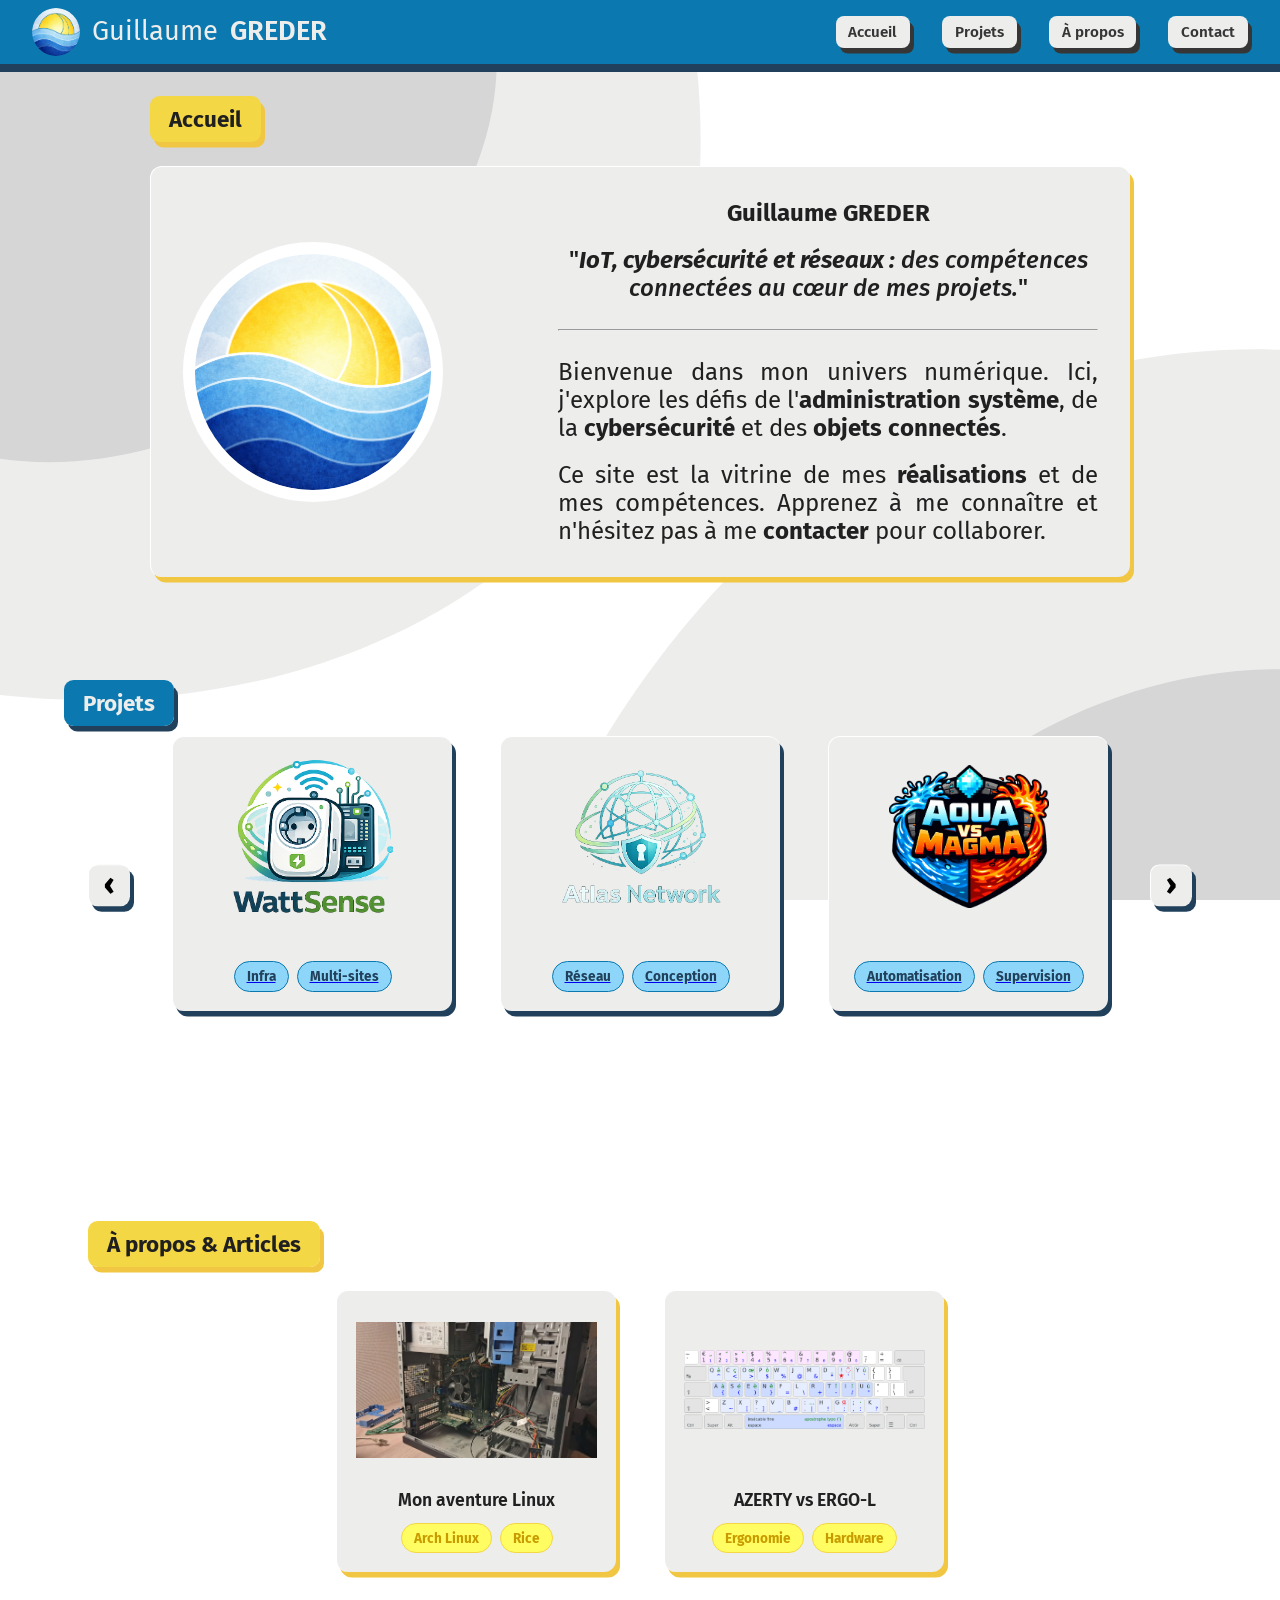
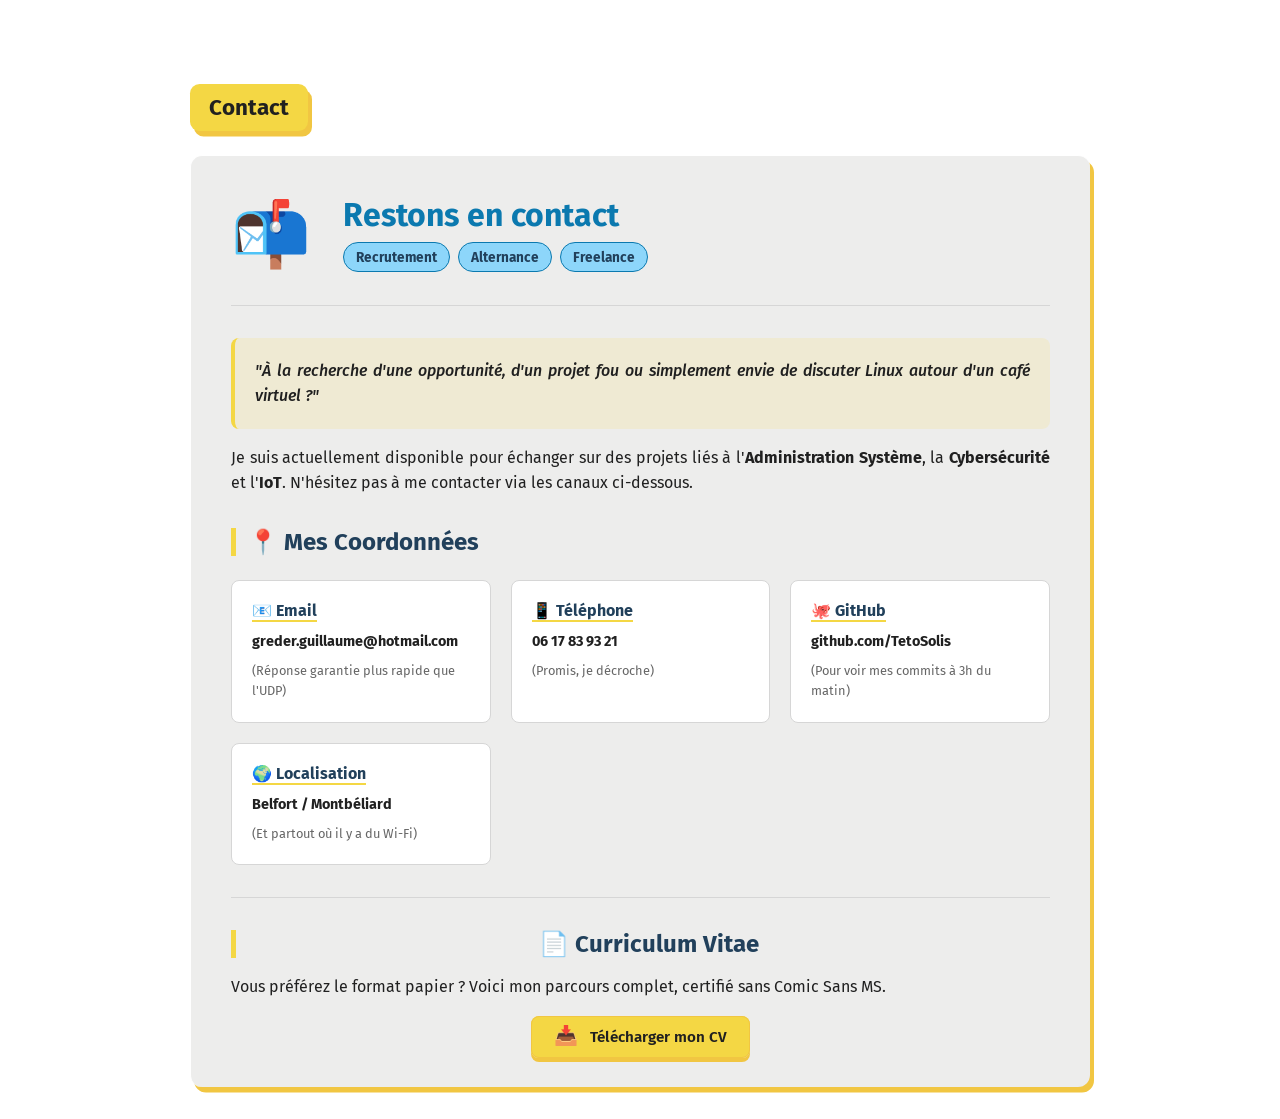
==== index.html @ 48c2ce19 "Update" ====
<!doctype html>
<html lang="fr">
<head>
  <meta charset="utf-8">
  <meta name="viewport" content="width=device-width, initial-scale=1">

  <title>Guillaume Greder — Portfolio</title>

  <link rel="icon" type="image/x-icon" href="assets/icons/favicon.ico">
  <link rel="stylesheet" href="styles/main.css">

  <link rel="preconnect" href="https://fonts.googleapis.com">
  <link rel="preconnect" href="https://fonts.gstatic.com" crossorigin>
  <link
    href="https://fonts.googleapis.com/css2?family=Fira+Sans:ital,wght@0,100;0,200;0,300;0,400;0,500;0,600;0,700;0,800;0,900;1,100;1,200;1,300;1,400;1,500;1,600;1,700;1,800;1,900&display=swap"
    rel="stylesheet">
</head>

<body>

  <svg preserveAspectRatio="xMidYMid slice" viewBox="10 10 80 80" aria-hidden="true">
    <defs>
      <style>
        @keyframes rotate {
          from { transform: rotate(0deg); }
          to   { transform: rotate(360deg); }
        }
        .out-top    { animation: rotate 120s linear infinite; transform-origin: 13px 25px; }
        .in-top     { animation: rotate  60s linear infinite; transform-origin: 13px 25px; }
        .out-bottom { animation: rotate 150s linear infinite; transform-origin: 84px 93px; }
        .in-bottom  { animation: rotate  90s linear infinite; transform-origin: 84px 93px; }
      </style>
    </defs>

    <path fill="#ededec" class="out-top"
      d="M37-5C25.1-14.7,5.7-19.1-9.2-10-28.5,1.8-32.7,31.1-19.8,49c15.5,21.5,52.6,22,67.2,2.3C59.4,35,53.7,8.5,37-5Z" />
    <path fill="#d6d6d6" class="in-top"
      d="M20.6,4.1C11.6,1.5-1.9,2.5-8,11.2-16.3,23.1-8.2,45.6,7.4,50S42.1,38.9,41,24.5C40.2,14.1,29.4,6.6,20.6,4.1Z" />
    <path fill="#ededec" class="out-bottom"
      d="M105.9,48.6c-12.4-8.2-29.3-4.8-39.4.8-23.4,12.8-37.7,51.9-19.1,74.1s63.9,15.3,76-5.6c7.6-13.3,1.8-31.1-2.3-43.8C117.6,63.3,114.7,54.3,105.9,48.6Z" />
    <path fill="#d6d6d6" class="in-bottom"
      d="M102,67.1c-9.6-6.1-22-3.1-29.5,2-15.4,10.7-19.6,37.5-7.6,47.8s35.9,3.9,44.5-12.5C115.5,92.6,113.9,74.6,102,67.1Z" />
  </svg>

  <div class="grain">

    <header class="navbar">
      <img src="assets/images/PP-blank.png" alt="Photo de profil" class="pp">

      <a href="index.html" class="firstname">Guillaume</a>
      <a href="index.html" class="lastname">GREDER</a>

      <button class="menu-toggle" type="button" aria-label="Ouvrir le menu" aria-expanded="false" aria-controls="primary-nav">
        ☰
      </button>

      <nav id="primary-nav" class="nav" aria-label="Navigation principale">
        <ul>
          <li><a href="index.html#accueil">Accueil</a></li>
          <li><a href="index.html#projets">Projets</a></li>
          <li><a href="index.html#about">À propos</a></li>
          <li><a href="index.html#contact">Contact</a></li>
        </ul>
      </nav>

    </header>

    <main class="main-content">
      <div class="intro-container">

        <a href="index.html#accueil" id="accueil" class="projects-title btn-yellow">
          Accueil
        </a>
        <section class="yellow-content">

          <div class="yellow-img">
            <img src="assets/images/PP-blank.png" alt="Photo de Guillaume Greder" class="image-content">
          </div>

          <div class="yellow-text">
            <p class="yellow-1"><strong>Guillaume GREDER</strong></p>
            <br>

            <p class="yellow-1">
              "<i><strong>IoT, cybersécurité et réseaux :</strong> des compétences connectées au cœur de mes projets.</i>"
            </p>
            <br>
            <hr>
            <br>
            <p class="yellow-2">
              Bienvenue dans mon univers numérique. Ici, j'explore les défis de l'<strong>administration système</strong>, de la <strong>cybersécurité</strong> et des <strong>objets connectés</strong>. </p>
            <br>
            <p class="yellow-2">
              Ce site est la vitrine de mes <strong>réalisations</strong> et de mes compétences. Apprenez à me connaître et n'hésitez pas à me <strong>contacter</strong> pour collaborer.
          </div>

        </section>
      </div>
      <section class="projects-bg" id="projets">
        <div class="projects-container">
          <a href="index.html#projets" class="projects-title">
            Projets
          </a>

          <div class="projects-carousel">
            <button class="carousel-btn prev" type="button" aria-label="Projet précédent">‹</button>
            <span class="carousel-separator left"></span>
            <div class="projects-viewport">
              <div class="projects-clip">
                <div class="projects-track">
                  
                  <a href="p-an.html" class="blue-card">
                    <img src="assets/images/an-logo.png" alt="Projet AN">
                    <div class="card-tags">
                      <span class="badge">Réseau</span>
                      <span class="badge">Conception</span>
                    </div>
                  </a>

                  <a href="p-avm.html" class="blue-card">
                    <img src="assets/images/avm-logo.png" alt="Projet AVM">
                    <div class="card-tags">
                      <span class="badge">Automatisation</span>
                      <span class="badge">Supervision</span>
                    </div>
                  </a>

                  <a href="p-bas.html" class="blue-card">
                    <img src="assets/images/bas-logo.png" alt="Projet BAS">
                    <h3>Boîte À Chausettes</h3>
                    <div class="card-tags">
                      <span class="badge">Admin Sys</span>
                      <span class="badge">Sécurité</span>
                    </div>
                  </a>

                  <a href="p-cocov.html" class="blue-card">
                    <img src="assets/images/cocov-logo.png" alt="Projet CoCov">
                    <div class="card-tags">
                      <span class="badge">Web</span>
                      <span class="badge">Dev</span>
                    </div>
                  </a>

                  <article class="blue-card">
                    <img src="assets/images/dcc-logo.png" alt="Datacenter Connecté">
                    <div class="card-tags">
                      <span class="badge">IoT</span>
                      <span class="badge">Monitoring</span>
                    </div>
                  </article>

                  <a href="p-ws.html" class="blue-card">
                    <img src="assets/images/ws-logo.png" alt="Atlas Network">
                    <div class="card-tags">
                      <span class="badge">Infra</span>
                      <span class="badge">Multi-sites</span>
                    </div>
                  </a>
                  
                </div>
              </div>
            </div>
            <span class="carousel-separator right"></span>
            <button class="carousel-btn next" type="button" aria-label="Projet suivant">›</button>
          </div>
        </div>

      </section>
      <section class="about-section" id="about">
        <div class="projects-container">
          
          <a href="#about" class="projects-title btn-yellow">
            À propos & Articles
          </a>

          <div class="articles-grid">
            
            <a href="a-linux.html" class="yellow-card">
              <img src="assets/images/p-linux-2.png" alt="Setup Linux">
              <h3>Mon aventure Linux</h3>
              <div class="card-tags">
                <span class="badge">Arch Linux</span>
                <span class="badge">Rice</span>
              </div>
            </a>

            <a href="a-key.html" class="yellow-card">
              <img src="assets/images/p-key-2.png" alt="Clavier Ergo-L">
              <h3>AZERTY vs ERGO-L</h3>
              <div class="card-tags">
                <span class="badge">Ergonomie</span>
                <span class="badge">Hardware</span>
              </div>
            </a>

          </div>
        </div>
      </section>


      <div class="project-page-container">
        
        <a href="index.html#contact" id="contact" class="projects-title btn-yellow">Contact</a>

        <article class="project-detail theme-yellow">

          <header class="project-header">
            <div style="font-size: 4rem;">📬</div>
            <div class="project-meta">
              <h1>Restons en contact</h1>
              <div class="card-tags">
                <span class="badge">Recrutement</span>
                <span class="badge">Alternance</span>
                <span class="badge">Freelance</span>
              </div>
            </div>
          </header>

          <hr class="divider">

          <section class="project-body">

            <p class="intro-quote">
              <em>"À la recherche d'une opportunité, d'un projet fou ou simplement envie de discuter Linux autour d'un café virtuel ?"</em>
            </p>
            
            <p>
              Je suis actuellement disponible pour échanger sur des projets liés à l'<strong>Administration Système</strong>, la <strong>Cybersécurité</strong> et l'<strong>IoT</strong>. N'hésitez pas à me contacter via les canaux ci-dessous.
            </p>

            <h2>📍 Mes Coordonnées</h2>
            
            <div class="tech-grid">
              
              <div class="tech-item">
                <h3>📧 Email</h3>
                <p>
                  <a href="mailto:greder.guillaume@hotmail.com" style="color: inherit; text-decoration: none; font-weight: bold;">
                    greder.guillaume@hotmail.com
                  </a>
                </p>
                <p style="font-size: 0.8rem; color: #666; margin-top: 0.5rem;">(Réponse garantie plus rapide que l'UDP)</p>
              </div>

              <div class="tech-item">
                <h3>📱 Téléphone</h3>
                <p>
                  <a href="tel:+33617839321" style="color: inherit; text-decoration: none; font-weight: bold;">
                    06 17 83 93 21
                  </a>
                </p>
                <p style="font-size: 0.8rem; color: #666; margin-top: 0.5rem;">(Promis, je décroche)</p>
              </div>

              <div class="tech-item">
                <h3>🐙 GitHub</h3>
                <p>
                  <a href="https://github.com/TetoSolis" target="_blank" style="color: inherit; text-decoration: none; font-weight: bold;">
                    github.com/TetoSolis
                  </a>
                </p>
                <p style="font-size: 0.8rem; color: #666; margin-top: 0.5rem;">(Pour voir mes commits à 3h du matin)</p>
              </div>

              <div class="tech-item">
                <h3>🌍 Localisation</h3>
                <p><strong>Belfort / Montbéliard</strong></p>
                <p style="font-size: 0.8rem; color: #666; margin-top: 0.5rem;">(Et partout où il y a du Wi-Fi)</p>
              </div>

            </div>

            <hr class="divider">

            <div style="text-align: center; margin-top: 2rem;">
              <h2>📄 Curriculum Vitae</h2>
              <p style="margin-bottom: 1.5rem;">
                Vous préférez le format papier ? Voici mon parcours complet, certifié sans Comic Sans MS.
              </p>
              
              <a href="assets/docs/CV_Guillaume_GREDER.pdf" target="_blank" class="gh-btn" style="background-color: var(--bg-yellow-base); color: var(--text-gray-base); box-shadow: 0 4px 0 var(--bg-yellow-strong); border: 1px solid var(--bg-yellow-strong);">
                <span style="font-size: 1.2rem; margin-right: 0.5rem;">📥</span> Télécharger mon CV
              </a>
            </div>

          </section>

        </article>
      </div>

    </main>

  </div>
  <script src="scripts/main.js"></script>
</body>
</html>
---- styles/main.css ----
/* ===================== */
/*        Tokens         */
/* ===================== */
:root {
  /* Blanc & neutres */
  --bg-white-subtle: #ffffff;
  --bg-white-base:   #ededec;
  --bg-white-strong: #d6d6d6;

  --text-primary:   #ededec;
  --text-secondary: #d6d6d6;
  --text-muted:     #ffffff;
  --text-inverse:   #202020;

  /* Gris */
  --bg-gray-subtle: #373636;
  --bg-gray-base:   #202020;
  --bg-gray-strong: #000000;

  --text-gray-subtle: #373636;
  --text-gray-base:   #202020;
  --text-gray-strong: #000000;

  /* Jaune */
  --bg-yellow-subtle: #fffd61;
  --bg-yellow-base:   #f4d744;
  --bg-yellow-strong: #f1c642;

  --text-yellow-subtle: #9a7b00;
  --text-yellow-base:   #c89c00;
  --text-yellow-strong: #f2c94c;

  /* Bleu */
  --bg-blue-subtle: #8dd6fa;
  --bg-blue-base:   #0b79af;
  --bg-blue-strong: #21405b;

  --text-blue-subtle: #8dd6fa;
  --text-blue-base:   #0b79af;
  --text-blue-strong: #21405b;

  --card-w: 280px;
  --card-gap: 3rem;
}

/* ===================== */
/*     Base globale      */
/* ===================== */
* { box-sizing: border-box; }

html, body { height: 100%; }

body {
  margin: 0;
  padding: 0;
  overflow-x: hidden;
  background-color: var(--bg-white-subtle);
  font-family: "Fira Sans", sans-serif;
  color: var(--text-gray-base);
}

/* Fond SVG */
svg {
  position: fixed;
  top: 0;
  left: 0;
  width: 100%;
  height: 100vh;
  z-index: 0;
}

/* Grain */
.grain {
  position: relative;
  min-height: 100vh;
  z-index: 1;
}

.grain::before {
  content: "";
  position: fixed;
  top: -10rem;
  left: -10rem;
  width: calc(100% + 20rem);
  height: calc(100% + 20rem);
  background-image: url("https://upload.wikimedia.org/wikipedia/commons/5/5c/Image_gaussian_noise_example.png");
  opacity: 0.1;
  pointer-events: none;
  z-index: 300;
}

/* ===================== */
/*        Navbar         */
/* ===================== */
.navbar {
  position: fixed;
  top: 0;
  left: 0;
  width: 100%;
  height: 4rem;

  background-color: var(--bg-blue-base);
  box-shadow: 0 0.5rem 0 var(--bg-blue-strong);
  z-index: 1000;

  display: flex;
  align-items: center;
  gap: 0.75rem;
  padding: 0 1rem;
}

.pp {
  height: 3rem;
  width: 3rem;
  border-radius: 50%;
  flex: 0 0 auto;
}

.firstname,
.lastname {
  color: var(--text-primary);
  text-decoration: none;
  line-height: 1;
  white-space: nowrap;
  font-size: 1.4rem;
}

.firstname { font-weight: 400; }
.lastname  { font-weight: 600; margin-right: auto; }

/* Nav links */
.navbar nav ul {
  list-style: none;
  margin: 0;
  padding: 0;

  display: flex;
  gap: 0.75rem;
}

.navbar nav ul li a {
  color: var(--text-gray-subtle);
  text-decoration: none;
  font-size: 0.95rem;
  font-weight: 600;

  background-color: var(--bg-white-base);
  padding: 0.45rem 0.8rem;
  border-radius: 0.5rem;

  box-shadow: 0.25rem 0.35rem 0 var(--bg-gray-subtle);
  transition: box-shadow 0.1s ease-in-out;
}

.navbar nav ul li a:hover { box-shadow: 0.1rem 0.15rem 0 var(--bg-gray-subtle); }
.navbar nav ul li a:active { box-shadow: none; }

/* ===================== */
/*     Contenu main      */
/* ===================== */
.main-content {
  padding: 6rem 1rem 2rem;
  display: flex;
  flex-direction: column; /* 👈 IMPORTANT */
  justify-content: center;
  align-items: center;
  gap: 3rem;
}

.intro-container {
  display: flex;
  flex-direction: column;
  /* On aligne le bouton à gauche, comme pour "Projets" */
  align-items: flex-start; 
  gap: 1.5rem; /* Espace entre le bouton et la carte jaune */
  
  /* On reprend la même largeur que la yellow-content pour que tout soit aligné */
  width: min(980px, 100%);
}

.projects-title.btn-yellow {
  background-color: var(--bg-yellow-base);
  /* On met le texte en foncé car le blanc sur jaune est illisible */
  color: var(--text-gray-base); 
  box-shadow: 0.25rem 0.35rem 0 var(--bg-yellow-strong);
}

/* On adapte aussi l'ombre au survol */
.projects-title.btn-yellow:hover {
  box-shadow: 0.15rem 0.2rem 0 var(--bg-yellow-strong);
}

/* Carte jaune (responsive) */
.yellow-content {
  background-color: var(--bg-white-base);
  border-top: 0.1rem solid var(--bg-white-subtle);
  border-left: 0.1rem solid var(--bg-white-subtle);
  border-radius: 0.75rem;

  box-shadow: 0.25rem 0.35rem 0 var(--bg-yellow-strong);

  width: 100%;
  padding: clamp(1rem, 3vw, 2rem);

  display: flex;
  flex-direction: column;     /* mobile-first */
  gap: 1.25rem;
  align-items: center;
  text-align: center;
}

.yellow-img img,
.image-content {
  width: clamp(120px, 35vw, 260px);
  height: auto;
  aspect-ratio: 1 / 1;
  object-fit: cover;

  border: var(--bg-white-subtle) 0.75rem solid;
  border-radius: 999px;
  background-color: var(--bg-white-subtle);
  display: block;
}

.yellow-text .yellow-1 {
  margin: 0;
  padding-bottom: 0;
  font-weight: 500;
  font-size: clamp(1.15rem, 2.2vw, 1.5rem);
  text-align: center;
}

.yellow-text .yellow-2 {
  margin: 0;
  padding-bottom: 0;
  font-weight: 400;
  font-size: clamp(1.15rem, 2.2vw, 1.5rem);
  text-align: justify;
}

/* ===================== */
/*     Breakpoints       */
/* ===================== */

/* Tablette */
@media (min-width: 768px) {
  .main-content {
    padding: 6rem 2rem 2rem;
  }

  .yellow-content {
    flex-direction: row;
    text-align: left;
    align-items: center;
    justify-content: space-between;
  }

  .yellow-text {
    max-width: 60ch;
  }

  .firstname,
  .lastname {
    font-size: 1.7rem;
  }

  .navbar nav ul {
    gap: 1rem;
  }
}

/* Desktop */
@media (min-width: 1024px) {
  .main-content {
    padding: 6rem 4rem 2rem;
  }

  .navbar {
    padding: 0 2rem;
  }

  .navbar nav ul {
    gap: 2rem;
  }
}

/* Mobile étroit : réduire la nav si ça déborde */
@media (max-width: 420px) {
  .navbar nav ul li a {
    font-size: 0.85rem;
    padding: 0.4rem 0.6rem;
  }
}

/* ===================== */
/*      Projets          */
/* ===================== */

/* ---- Carrousel ---- */

.projects-carousel {
  position: relative;
  width: 100%;
  max-width: 1200px;

  /* 👇 zone réservée aux boutons */
  padding-left: 5rem;
  padding-right: 5rem;

  display: flex;
  justify-content: center;
}

.projects-bg {
  width: 100vw;                 /* 👈 toute la largeur écran */
  margin-left: calc(50% - 50vw);/* 👈 sort du conteneur centré */
  margin-right: calc(50% - 50vw);

  background-image: url("../assets/images/ton-fond.png");
  background-repeat: no-repeat;
  background-size: cover;       /* 👈 remplit horizontalement */
  background-position: center;

  padding: 4rem 0;
}


/* viewport = zone des cartes (pas de padding horizontal ici !) */
.projects-viewport {
  width: 100%;       /* Au lieu de min(100%, calc(280px * 2...)) */
  overflow: hidden;  /* Cache ce qui dépasse de l'écran */
  padding: 1.25rem 0 2.75rem;
}

.projects-title {
  align-self: flex-start;

  background-color: var(--bg-blue-base);
  color: var(--text-primary);
  text-decoration: none;

  font-weight: 700;
  font-size: 1.4rem;

  padding: 0.6rem 1.2rem;
  border-radius: 0.6rem;

  box-shadow: 0.25rem 0.35rem 0 var(--bg-blue-strong);
  transition: box-shadow 0.15s ease, transform 0.15s ease;
}

.projects-title:hover {
  transform: translateY(-2px);
  box-shadow: 0.15rem 0.2rem 0 var(--bg-blue-strong);
}
.projects-title:active {
  transform: translateY(0);
  box-shadow: none;
}

/* clip = coupe uniquement en X, mais garde Y visible */
/* la fenêtre = 3 colonnes exactes */

.projects-clip {
  width: 100%;       /* Prend toute la largeur du viewport */
  overflow: visible; /* Laisse dépasser les ombres/effets */
  display: block;    /* On enlève le display: grid */
  padding: 0;
}

/* le track devient juste un conteneur translaté */
.projects-track {
  display: flex;
  gap: var(--card-gap);
  /* L'alignement se fait via le JS (transform), donc on laisse tel quel */
  transition: transform 380ms ease;
  width: max-content; /* S'assure que le track est assez long pour tout contenir */
}

.projects-container {
  max-width: 1200px;
  margin: 0 auto;
  padding: 0 1.5rem;
}

.projects-bg::before {
  content: "";
  position: absolute;
  inset: 0;
  z-index: -1;
}


/* boutons à l’extérieur de la zone des cartes */
.carousel-btn{
  position: absolute;
  top: 50%;
  transform: translateY(-50%);
  z-index: 5;

  width: 2.6rem;
  height: 2.6rem;

  background-color: var(--bg-white-base);
  border: none;
  border-top: 0.1rem solid var(--bg-white-subtle);
  border-left: 0.1rem solid var(--bg-white-subtle);
  border-radius: 0.6rem;

  font: inherit;
  font-size: 1.8rem;
  font-weight: 800;
  line-height: 1;

  cursor: pointer;
  box-shadow: 0.25rem 0.35rem 0 var(--bg-blue-strong);
  transition: transform 0.15s ease, box-shadow 0.15s ease;
}

.carousel-btn.prev {
  left: 1.5rem;
}

.carousel-btn.next {
  right: 1.5rem;
}



.carousel-btn:hover{
  transform: translateY(-50%) translateY(-2px);
  box-shadow: 0.15rem 0.2rem 0 var(--bg-blue-strong);
}
.carousel-btn:active{
  transform: translateY(-50%);
  box-shadow: none;
}

@media (max-width: 520px){
  .carousel-btn{ width: 2.2rem; height: 2.2rem; font-size: 1.5rem; }
}

.carousel-separator {
  display: none; /* Souvent plus joli sans les traits verticaux en mode "fluide" */
}
.carousel-separator.left { left: 3.5rem; }
.carousel-separator.right { right: 3.5rem; }


/* Cartes */
.blue-card {
  min-width: var(--card-w); max-width: var(--card-w);

  background-color: var(--bg-white-base);
  border-radius: 0.75rem;

  border-top: 0.1rem solid var(--bg-white-subtle);
  border-left: 0.1rem solid var(--bg-white-subtle);

  box-shadow: 0.25rem 0.35rem 0 var(--bg-blue-strong);
  padding: 1.2rem;

  display: flex;
  flex-direction: column;
  align-items: center;
  gap: 0.75rem;
  text-align: center;

  transition: transform 0.15s ease, box-shadow 0.15s ease;
}

.blue-card:hover {
  transform: translateY(-4px);
  box-shadow: 0.15rem 0.2rem 0 var(--bg-blue-strong);
}

.blue-card img {
  width: 160px;       /* Augmenté de 120px à 160px */
  height: 160px;      /* Force un carré pour l'alignement */
  object-fit: contain;
  transition: transform 0.2s ease;
}

.blue-card:hover img {
  transform: scale(1.05);
}

.blue-card h3 {
  margin: 0;
  font-size: 1.1rem;
  font-weight: 600;
}

.blue-card p {
  margin: 0;
  font-size: 0.95rem;
  color: var(--text-gray-base);
}

.card-tags {
  display: flex;
  flex-wrap: wrap;
  justify-content: center;
  gap: 0.5rem;
  margin-top: auto; /* Pousse les badges vers le bas si la carte est haute */
}
.badge {
  background-color: var(--bg-blue-subtle); /* Fond bleu clair */
  color: var(--text-blue-strong);          /* Texte bleu foncé */
  font-size: 0.85rem;
  font-weight: 700;
  
  padding: 0.35rem 0.75rem;
  border-radius: 2rem; /* Bordure très arrondie */
  
  /* Optionnel : petite bordure pour détacher du fond blanc */
  border: 1px solid var(--bg-blue-base);
}



/* ===== Burger button ===== */
.menu-toggle {
  margin-left: auto;
  background: var(--bg-white-base);
  border: none;
  border-radius: 0.5rem;
  padding: 0.55rem 0.85rem;
  box-shadow: 0.25rem 0.35rem 0 var(--bg-gray-subtle);
  font: inherit;
  font-weight: 800;
  cursor: pointer;
  z-index: 1101; /* au-dessus de l'overlay */
}

.menu-toggle:active {
  box-shadow: none;
}

/* ===== Mobile overlay nav (plein écran) ===== */
/* Par défaut, caché mais présent pour animer */
.nav {
  position: fixed;
  inset: 0;
  z-index: 1100;

  display: flex;
  align-items: center;
  justify-content: center;

  /* look */
  background: rgba(32, 32, 32, 0.85);
  backdrop-filter: blur(6px);

  /* animation */
  opacity: 0;
  visibility: hidden;
  pointer-events: none;
  transform: translateY(-8px);
  transition: opacity 220ms ease, transform 220ms ease, visibility 0s linear 220ms;
}

/* Ouvert */
.nav.open {
  opacity: 1;
  visibility: visible;
  pointer-events: auto;
  transform: translateY(0);
  transition: opacity 220ms ease, transform 220ms ease, visibility 0s;
}

/* Liste verticale centrée */
.nav ul {
  list-style: none;
  margin: 0;
  padding: 0;

  display: flex;
  flex-direction: column;
  align-items: center;
  gap: 1.25rem;
}

/* Apparition progressive des items */
.nav ul li {
  opacity: 0;
  transform: translateY(10px);
}

.nav.open ul li {
  opacity: 1;
  transform: translateY(0);
  transition: opacity 260ms ease, transform 260ms ease;
}

/* Stagger simple (3 liens) */
.nav.open ul li:nth-child(1) { transition-delay: 80ms; }
.nav.open ul li:nth-child(2) { transition-delay: 140ms; }
.nav.open ul li:nth-child(3) { transition-delay: 200ms; }

/* Style des liens en plein écran */
.nav ul li a {
  display: inline-block;
  min-width: min(320px, 80vw);
  text-align: center;

  color: var(--text-gray-base);
  text-decoration: none;
  font-weight: 700;
  font-size: clamp(1.1rem, 3.2vw, 1.6rem);

  background-color: var(--bg-white-base);
  padding: 0.9rem 1.2rem;
  border-radius: 0.9rem;

  box-shadow: 0.35rem 0.45rem 0 var(--bg-gray-subtle);
  transition: transform 120ms ease, box-shadow 120ms ease;
}

.nav ul li a:hover {
  transform: translateY(-2px);
  box-shadow: 0.2rem 0.25rem 0 var(--bg-gray-subtle);
}

.nav ul li a:active {
  transform: translateY(0);
  box-shadow: none;
}

/* Empêche le scroll quand le menu est ouvert */
body.nav-open {
  overflow: hidden;
}

/* ===== Tablette / Desktop : on revient à la nav normale ===== */
@media (min-width: 768px) {
  .menu-toggle {
    display: none;
  }

  .nav {
    position: static;
    inset: auto;
    z-index: auto;

    display: block;
    background: transparent;
    backdrop-filter: none;

    opacity: 1;
    visibility: visible;
    pointer-events: auto;
    transform: none;
    transition: none;
  }

  .nav ul {
    flex-direction: row;
    gap: 1rem;
  }

  .nav ul li,
  .nav.open ul li {
    opacity: 1;
    transform: none;
    transition: none;
  }

  .nav ul li a {
    min-width: auto;
    font-size: 0.95rem;
    padding: 0.45rem 0.8rem;
    border-radius: 0.5rem;
    box-shadow: 0.25rem 0.35rem 0 var(--bg-gray-subtle);
    text-align: left;
  }
}

/* ===================== */
/* RESPONSIVE MOBILE   */
/* ===================== */

@media (max-width: 768px) {
  
  /* 1. On réduit les marges du conteneur pour laisser plus de place aux cartes */
  .projects-carousel {
    padding-left: 2.5rem;  /* Au lieu de 5rem */
    padding-right: 2.5rem; /* Au lieu de 5rem */
  }

  /* 2. On réduit la taille des boutons fléchés et on les colle aux bords */
  .carousel-btn {
    width: 2rem;
    height: 2rem;
    font-size: 1.2rem;
  }
  .carousel-btn.prev { left: 0.25rem; }
  .carousel-btn.next { right: 0.25rem; }

  /* 3. On réduit la largeur de la carte pour qu'elle tienne sur les petits écrans */
  .blue-card {
    min-width: 240px; /* Au lieu de 280px */
    max-width: 240px;
    padding: 1rem;    /* Un peu moins de padding interne */
  }

  /* 4. On réduit l'image qui est trop grosse sur mobile */
  .blue-card img {
    width: 110px;  /* Au lieu de 160px */
    height: 110px;
  }

  /* 5. Ajustement de la taille du texte et des badges */
  .blue-card h3 {
    font-size: 1rem;
    margin-bottom: 0.25rem;
  }
  
  .badge {
    font-size: 0.75rem;
    padding: 0.25rem 0.5rem;
  }
  
  /* 6. On s'assure que les badges ne prennent pas trop de hauteur */
  .card-tags {
    gap: 0.35rem;
  }
}

/* ================================================= */
/* PAGES DÉTAIL PROJET (Templates)         */
/* ================================================= */

/* Conteneur principal */
.project-page-container {
  width: min(900px, 100%);
  display: flex;
  flex-direction: column;
  align-items: flex-start;
  gap: 1.5rem;
  margin: 0 auto;
  position: relative;
  z-index: 2;
}

/* Carte de contenu principale */
.project-detail {
  width: 100%;
  background-color: var(--bg-white-base);
  border-radius: 0.75rem;
  
  /* Bordures de base */
  border-top: 0.1rem solid var(--bg-white-subtle);
  border-left: 0.1rem solid var(--bg-white-subtle);
  
  /* Ombre par défaut (Bleue) */
  box-shadow: 0.25rem 0.35rem 0 var(--bg-blue-strong);
  
  padding: 2.5rem;
  color: var(--text-gray-base);
}

/* --- VARIATION JAUNE (Demandée) --- */
/* Ajoute la classe .theme-yellow à l'article pour activer ce style */
.project-detail.theme-yellow {
  box-shadow: 0.25rem 0.35rem 0 var(--bg-yellow-strong);
}

.project-detail.theme-yellow .intro-quote {
  background: rgba(244, 215, 68, 0.15);
  border-left-color: var(--bg-yellow-base);
  color: var(--text-gray-base);
}

.project-detail.theme-yellow .project-body h2 {
  border-left-color: var(--bg-yellow-base);
}

.project-detail.theme-yellow .tech-list li::before {
  color: var(--bg-yellow-strong);
}
/* ---------------------------------- */


/* En-tête : Logo + Titre */
.project-header {
  display: flex;
  align-items: center;
  gap: 2rem;
  margin-bottom: 2rem;
}

.project-logo {
  width: 120px;
  height: 120px;
  object-fit: contain;
  background: var(--bg-white-subtle);
  border-radius: 1rem;
  padding: 0.5rem;
  border: 1px solid var(--bg-white-strong);
}

.project-meta h1 {
  margin: 0 0 0.5rem 0;
  font-size: 2rem;
  color: var(--bg-blue-base);
  line-height: 1.2;
}

.project-meta .card-tags {
  justify-content: flex-start;
  display: flex;
  gap: 0.5rem;
  flex-wrap: wrap;
}

/* Séparateur */
.divider {
  border: 0;
  height: 1px;
  background: var(--bg-white-strong);
  margin: 2rem 0;
}

/* Typographie du corps */
.project-body h2 {
  color: var(--bg-blue-strong);
  font-size: 1.5rem;
  margin-top: 2rem;
  margin-bottom: 1rem;
  border-left: 5px solid var(--bg-blue-base); /* Bleu par défaut */
  padding-left: 0.75rem;
}

.project-body p {
  line-height: 1.6;
  font-size: 1rem;
  margin-bottom: 1rem;
  text-align: justify;
}

.intro-quote {
  font-size: 1.15rem;
  font-weight: 500;
  color: var(--bg-blue-base);
  background: rgba(11, 121, 175, 0.08);
  padding: 1.25rem;
  border-radius: 0.5rem;
  border-left: 4px solid var(--bg-blue-base);
  margin-bottom: 2rem;
}

/* Grille Technique */
.tech-grid {
  display: grid;
  grid-template-columns: repeat(auto-fit, minmax(200px, 1fr));
  gap: 1.25rem;
  margin: 1.5rem 0;
}

.tech-item {
  background: var(--bg-white-subtle);
  padding: 1.25rem;
  border-radius: 0.5rem;
  border: 1px solid var(--bg-white-strong);
  transition: transform 0.2s ease;
}

.tech-item:hover {
  transform: translateY(-3px);
  border-color: var(--bg-blue-subtle);
}

.tech-item h3 {
  font-size: 1rem;
  color: var(--bg-blue-strong);
  margin: 0 0 0.5rem 0;
  font-weight: 700;
  border-bottom: 2px solid var(--bg-yellow-base);
  display: inline-block;
}

.tech-item p {
  font-size: 0.9rem;
  margin: 0;
  text-align: left;
}

.tech-list {
  list-style: none;
  padding: 0;
  margin: 0;
}

.tech-list li {
  margin-bottom: 0.5rem;
  padding-left: 1.5rem;
  position: relative;
}

.tech-list li::before {
  content: "➤";
  position: absolute;
  left: 0;
  color: var(--bg-yellow-base);
  font-size: 0.8rem;
  top: 0.2rem;
}

/* Galerie */
.project-gallery {
  margin-top: 2rem;
  text-align: center;
}

.project-gallery img {
  width: 100%;
  height: auto;
  border-radius: 0.5rem;
  border: 1px solid var(--bg-white-strong);
  box-shadow: 0 4px 10px rgba(0,0,0,0.05);
}

.caption {
  display: block;
  margin-top: 0.5rem;
  font-size: 0.9rem;
  color: #888;
  font-style: italic;
}

/* Section GitHub */
.github-section {
  margin-top: 1rem;
}

.github-card {
  margin-top: 1rem;
  background-color: #ffffff;
  border: 1px solid var(--bg-white-strong);
  border-radius: 0.75rem;
  padding: 1.5rem;
  
  box-shadow: 0 4px 0 var(--bg-blue-strong); 
  border-left: 6px solid var(--bg-blue-base);
  
  display: flex;
  flex-direction: column;
  gap: 1rem;
  transition: transform 0.2s ease;
}

.github-card:hover {
  transform: translateY(-2px);
}

.gh-header {
  display: flex;
  align-items: center;
  gap: 1rem;
}

.gh-logo {
  color: var(--bg-gray-base);
  flex-shrink: 0;
}

.gh-info h3 {
  margin: 0;
  font-size: 1.3rem;
  font-weight: 700;
  color: var(--bg-blue-strong);
}

.gh-author {
  font-size: 0.95rem;
  color: #666;
  font-family: monospace;
}

.gh-actions {
  display: flex;
  justify-content: flex-end;
  margin-top: 0.5rem;
}

.gh-btn {
  text-decoration: none;
  background-color: var(--bg-gray-base);
  color: #fff;
  padding: 0.7rem 1.4rem;
  border-radius: 0.5rem;
  font-weight: 600;
  font-size: 0.95rem;
  transition: background-color 0.2s ease, transform 0.2s ease;
}

.gh-btn:hover {
  background-color: var(--bg-gray-subtle);
  transform: translateY(-2px);
}

/* Responsive Pages Projets */
@media (max-width: 768px) {
  .project-detail {
    padding: 1.5rem;
  }
  .project-header {
    flex-direction: column;
    text-align: center;
    gap: 1rem;
  }
  .project-meta .card-tags {
    justify-content: center;
  }
  .project-logo {
    width: 100px;
    height: 100px;
  }
  .gh-actions {
    justify-content: stretch;
  }
  .gh-btn {
    width: 100%;
    text-align: center;
    display: block;
  }
}

/* Dans main.css */

html {
  scroll-behavior: smooth;
}

/* Ajoute ceci dans main.css */
#projets {
  scroll-margin-top: 6rem; /* Espace pour laisser la place à la navbar */
}

/* ===================== */
/* SECTION À PROPOS    */
/* ===================== */

.about-section {
  width: 100%;
  padding: 4rem 0;
  /* On peut ajouter un fond léger si désiré, ou laisser le grain */
}

/* Grille pour les articles (2 cartes côte à côte) */
.articles-grid {
  display: flex;
  justify-content: center;
  flex-wrap: wrap;
  gap: 3rem;
  margin-top: 2rem;
}

/* Carte Jaune (Style identique à blue-card mais en jaune) */
.yellow-card {
  width: var(--card-w); /* Taille fixe comme les projets */
  
  background-color: var(--bg-white-base);
  border-radius: 0.75rem;
  border-top: 0.1rem solid var(--bg-white-subtle);
  border-left: 0.1rem solid var(--bg-white-subtle);

  /* Ombre JAUNE */
  box-shadow: 0.25rem 0.35rem 0 var(--bg-yellow-strong);
  
  padding: 1.2rem;
  display: flex;
  flex-direction: column;
  align-items: center;
  gap: 0.75rem;
  text-align: center;
  text-decoration: none;
  color: inherit;
  
  transition: transform 0.15s ease, box-shadow 0.15s ease;
}

.yellow-card:hover {
  transform: translateY(-4px);
  box-shadow: 0.15rem 0.2rem 0 var(--bg-yellow-strong);
}

.yellow-card img {
  width: 100%;
  height: 160px;
  object-fit: contain; /* ou cover selon vos images */
  border-radius: 0.5rem;
  margin-bottom: 0.5rem;
}

.yellow-card h3 {
  margin: 0;
  font-size: 1.1rem;
  font-weight: 600;
  color: var(--text-gray-base);
}

/* Tags spécifiques au jaune (optionnel, sinon garder les bleus) */
.yellow-card .badge {
  background-color: var(--bg-yellow-subtle);
  color: var(--text-yellow-base);
  border: 1px solid var(--bg-yellow-base);
}
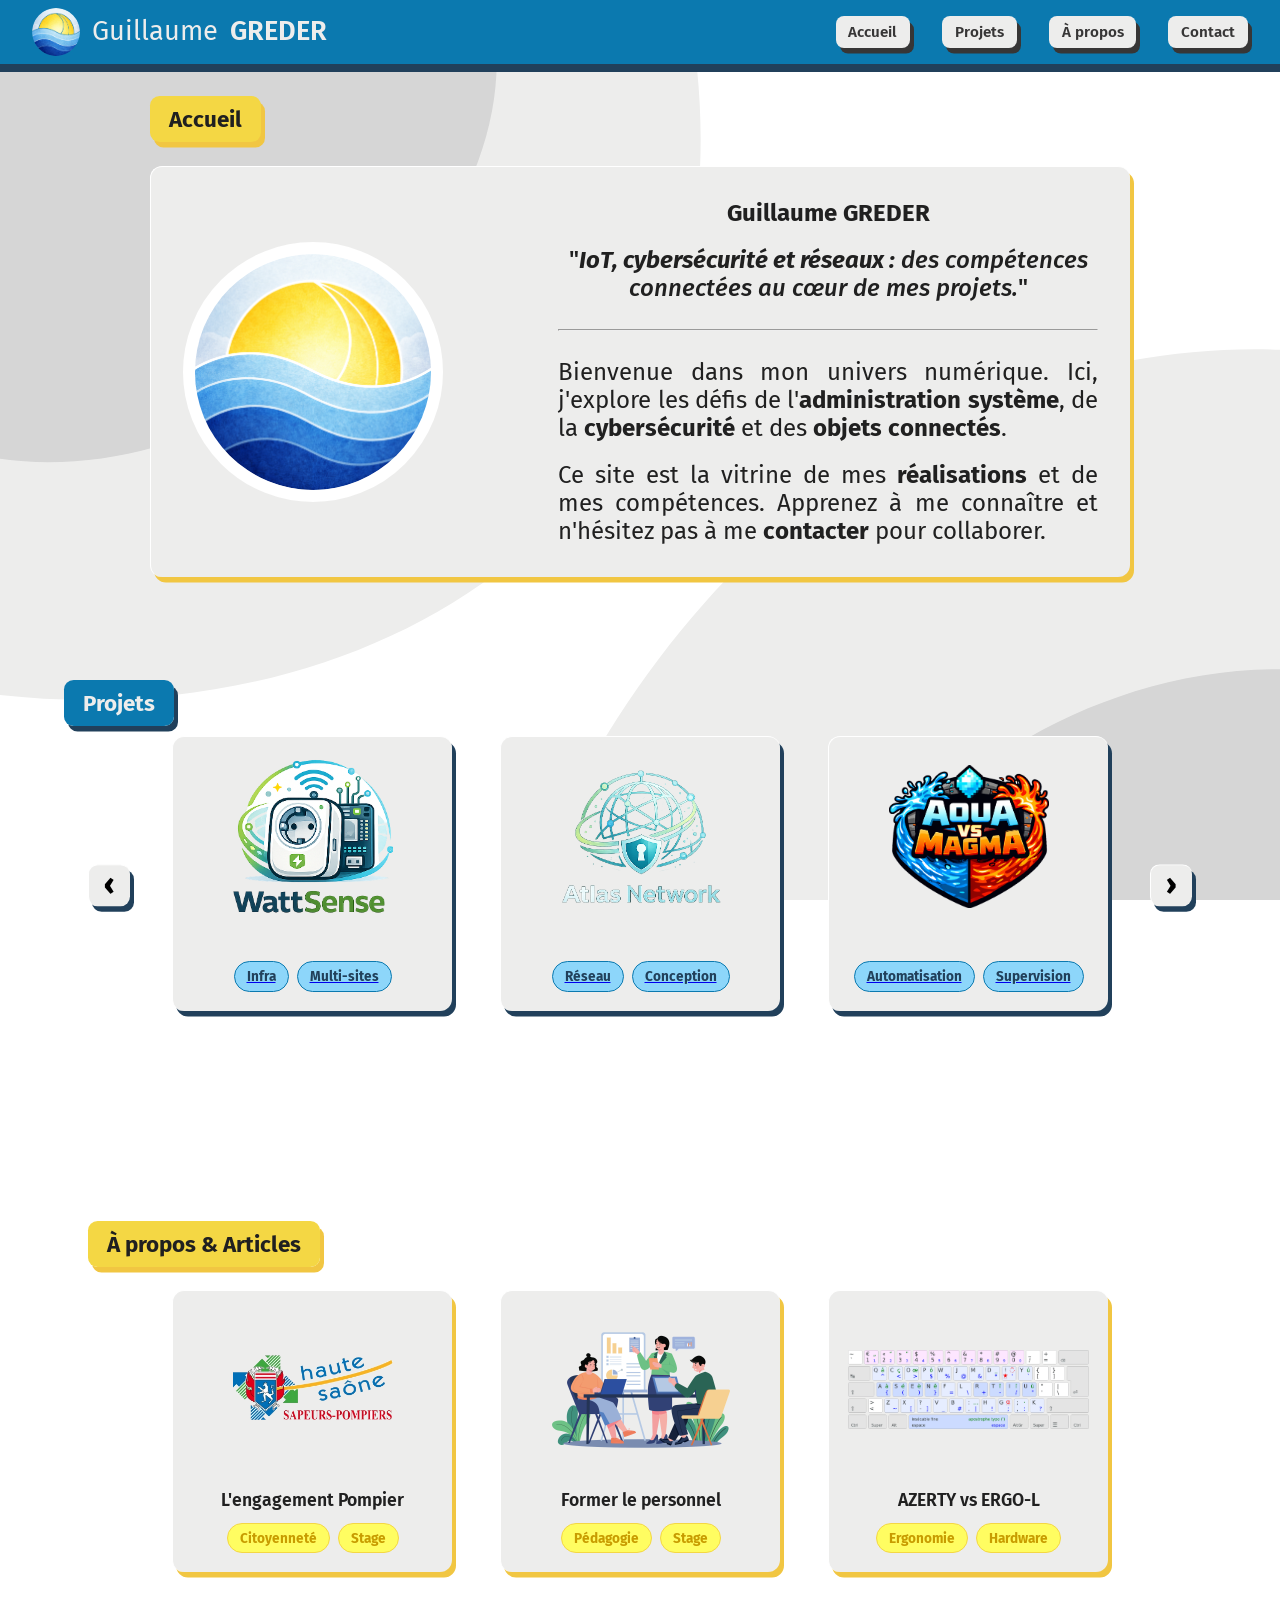
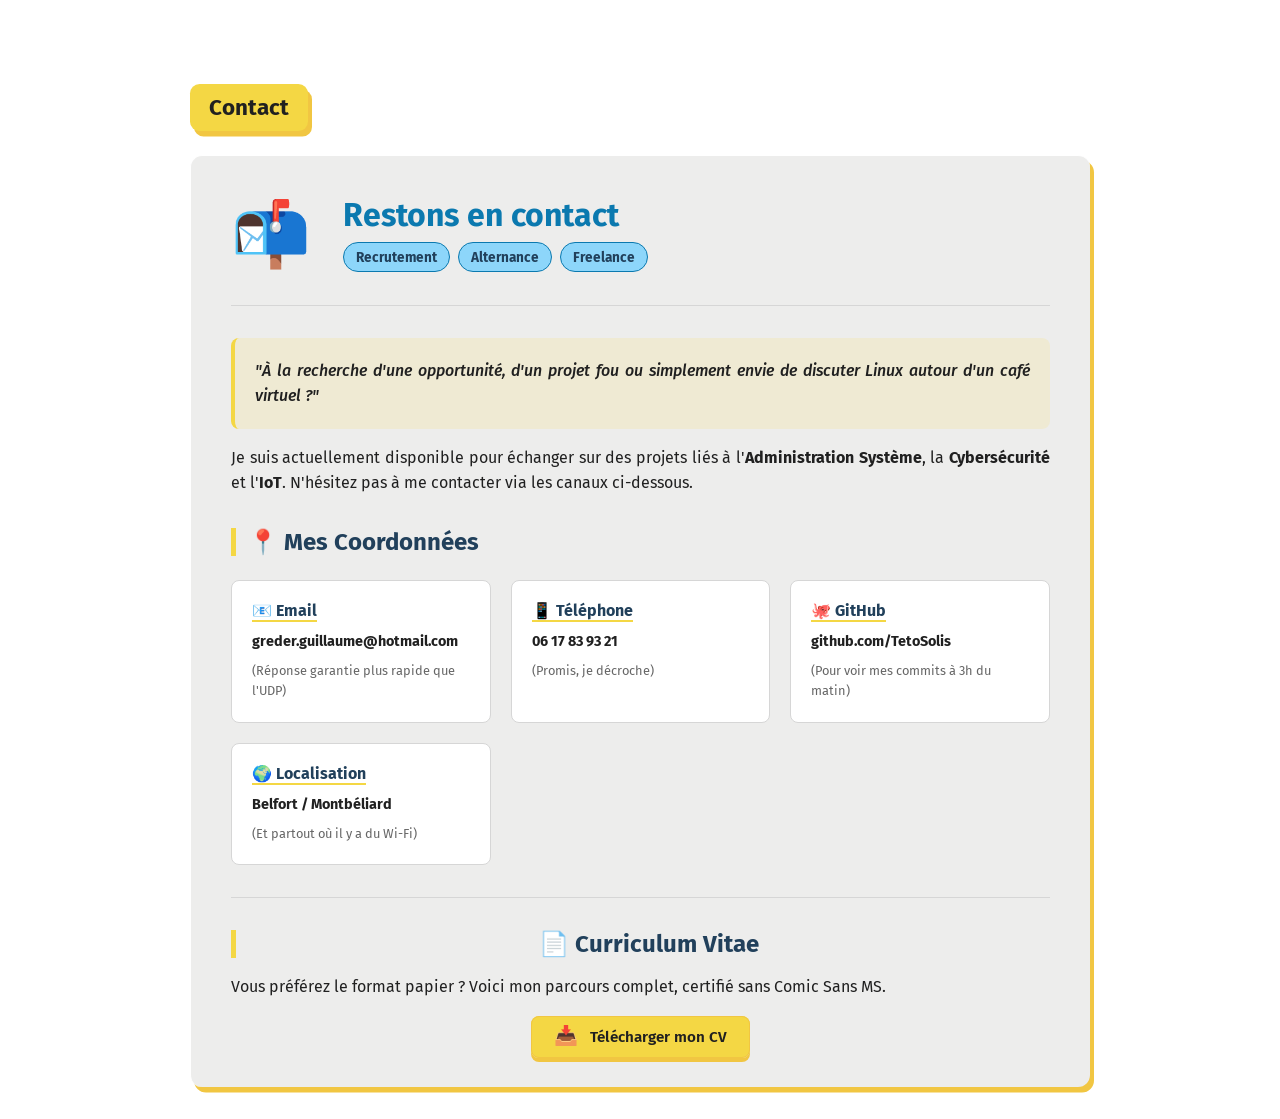
==== commit 5d042b0f: "Add new articles about firefighters and training" ====
--- a/index.html
+++ b/index.html
@@ -47,7 +47,7 @@
     <header class="navbar">
       <img src="assets/images/PP-blank.png" alt="Photo de profil" class="pp">
 
-      <a href="index.html" class="firstname">Guillaume</a>
+      <a href="test.html" class="firstname">Guillaume</a>
       <a href="index.html" class="lastname">GREDER</a>
 
       <button class="menu-toggle" type="button" aria-label="Ouvrir le menu" aria-expanded="false" aria-controls="primary-nav">
@@ -176,12 +176,21 @@
 
           <div class="articles-grid">
             
-            <a href="a-linux.html" class="yellow-card">
-              <img src="assets/images/p-linux-2.png" alt="Setup Linux">
-              <h3>Mon aventure Linux</h3>
+            <a href="a-spv.html" class="yellow-card">
+              <img src="assets/images/p-spv.png" alt="Sapeurs-Pompiers">
+              <h3>L'engagement Pompier</h3>
               <div class="card-tags">
-                <span class="badge">Arch Linux</span>
-                <span class="badge">Rice</span>
+                <span class="badge">Citoyenneté</span>
+                <span class="badge">Stage</span>
+              </div>
+            </a>
+
+            <a href="a-formation.html" class="yellow-card">
+              <img src="assets/images/p-formation.png" alt="Formation Informatique">
+              <h3>Former le personnel</h3>
+              <div class="card-tags">
+                <span class="badge">Pédagogie</span>
+                <span class="badge">Stage</span>
               </div>
             </a>
 
@@ -294,4 +303,4 @@
   </div>
   <script src="scripts/main.js"></script>
 </body>
-</html>+</html>
